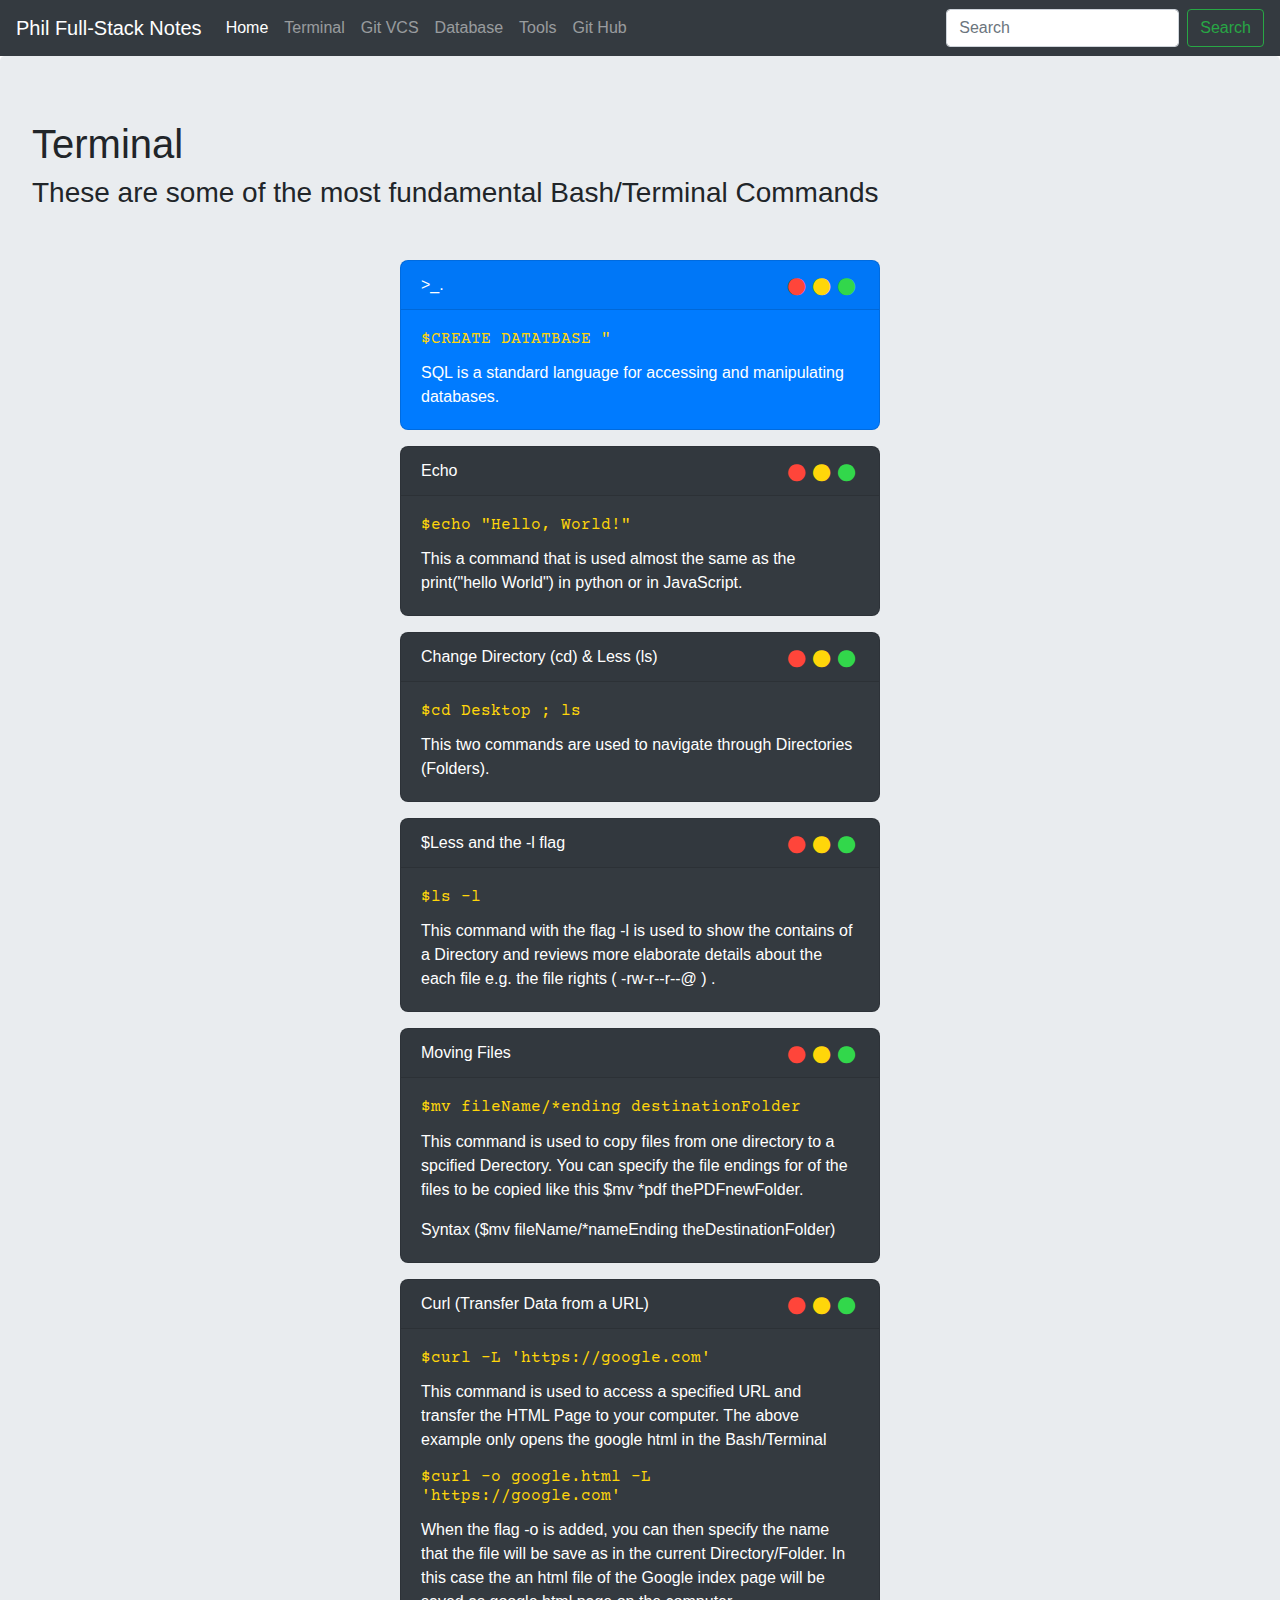
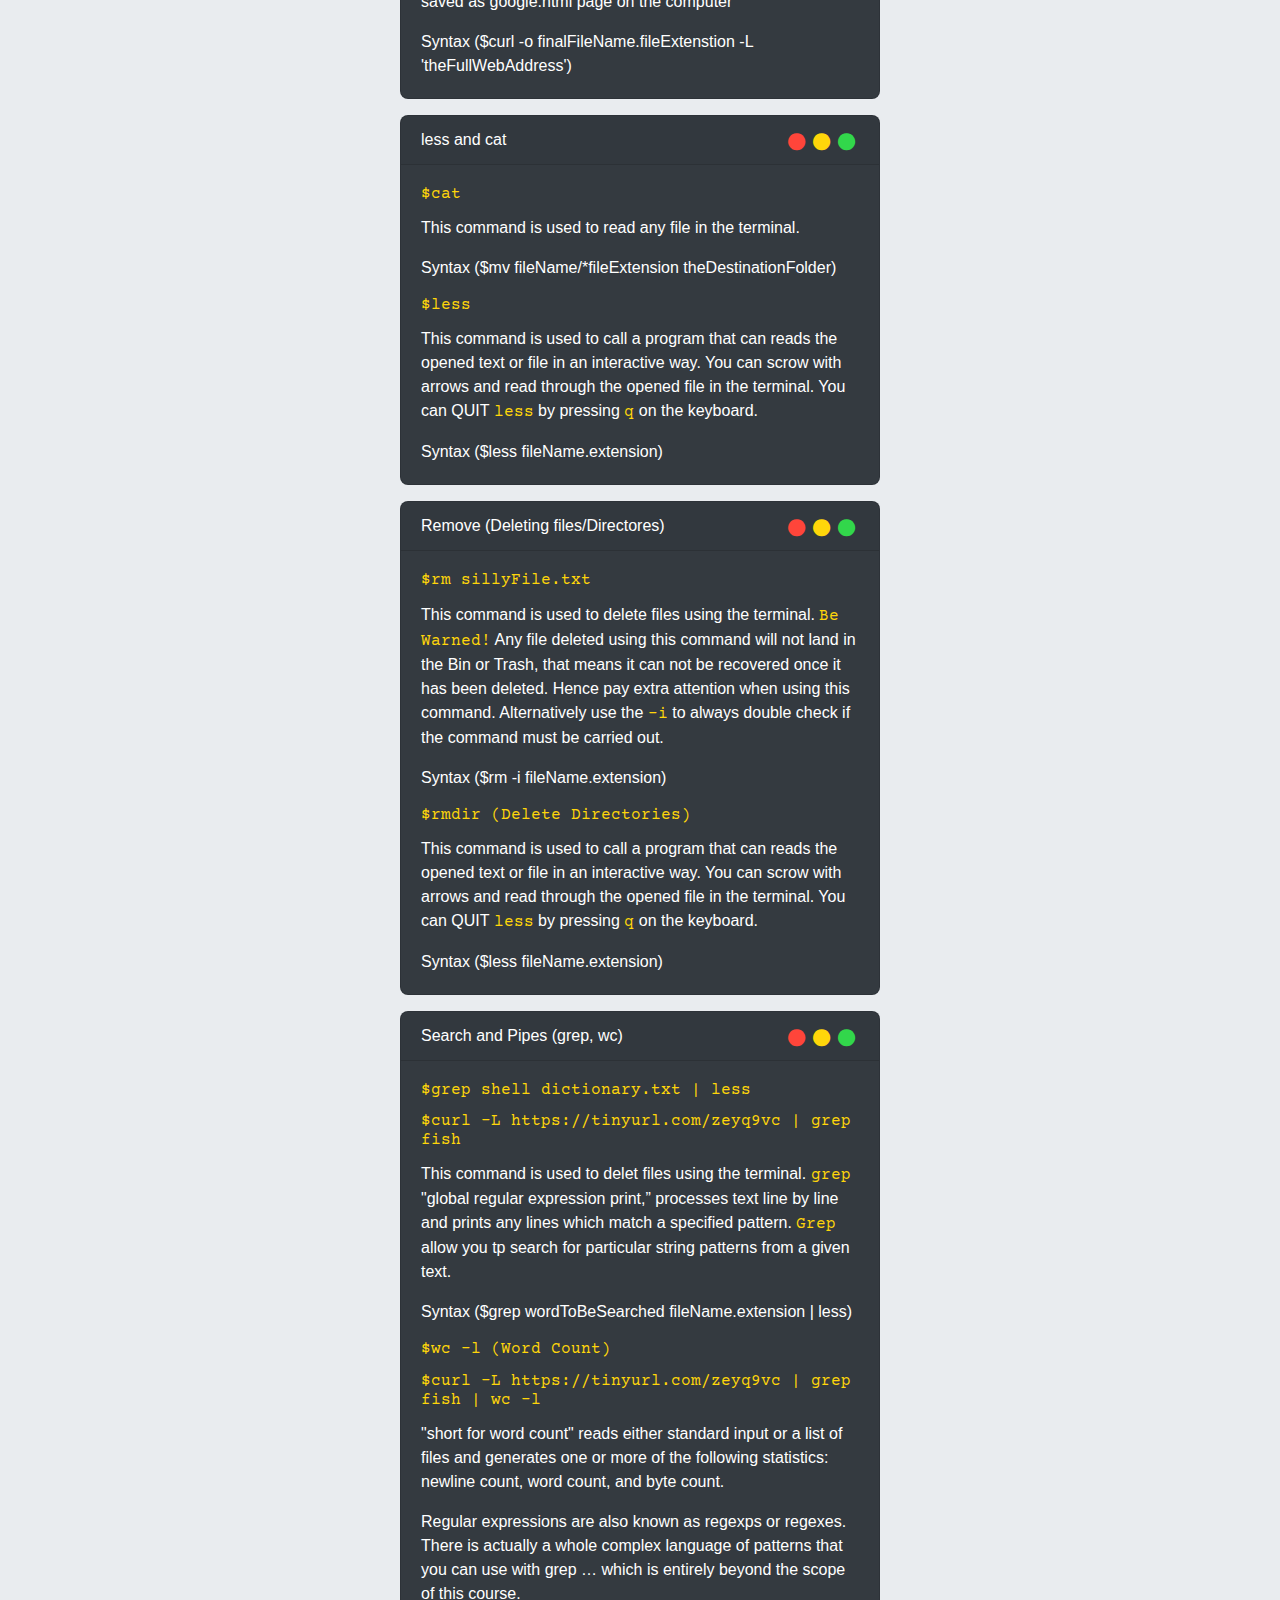
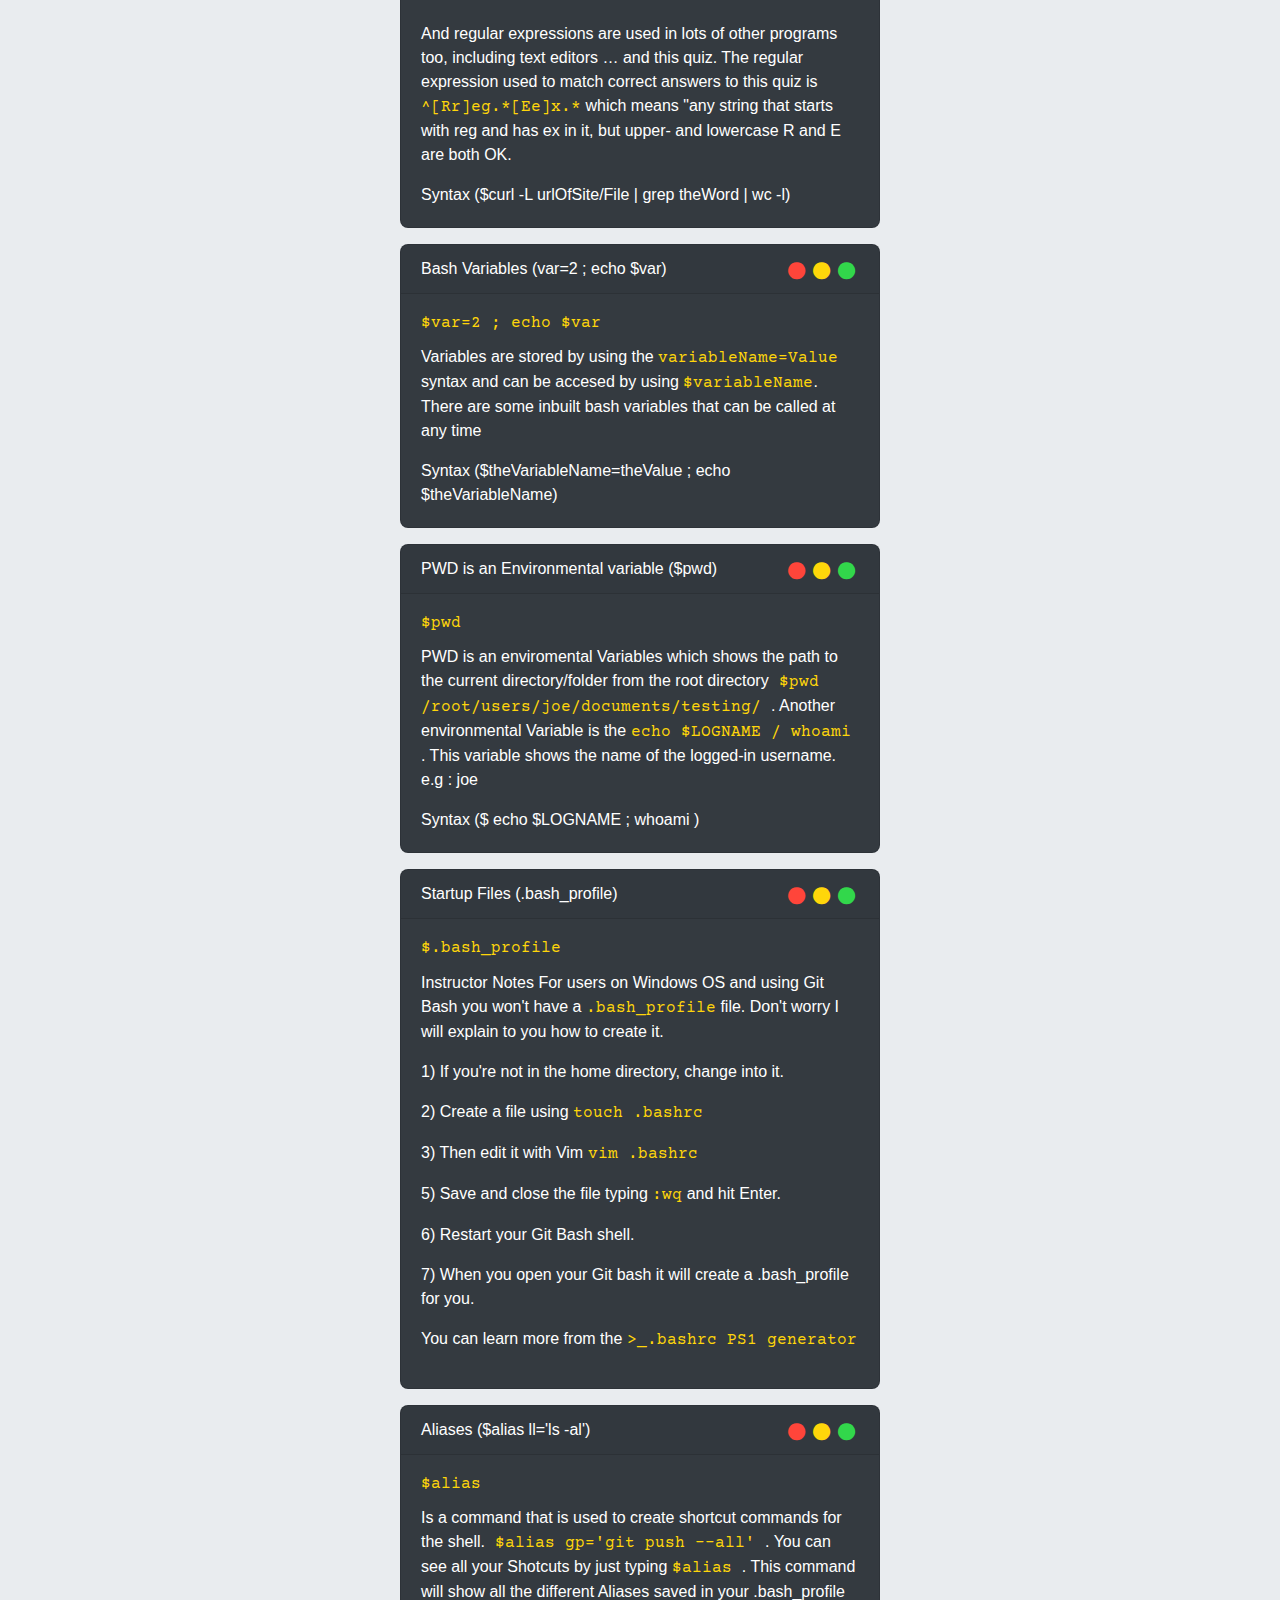
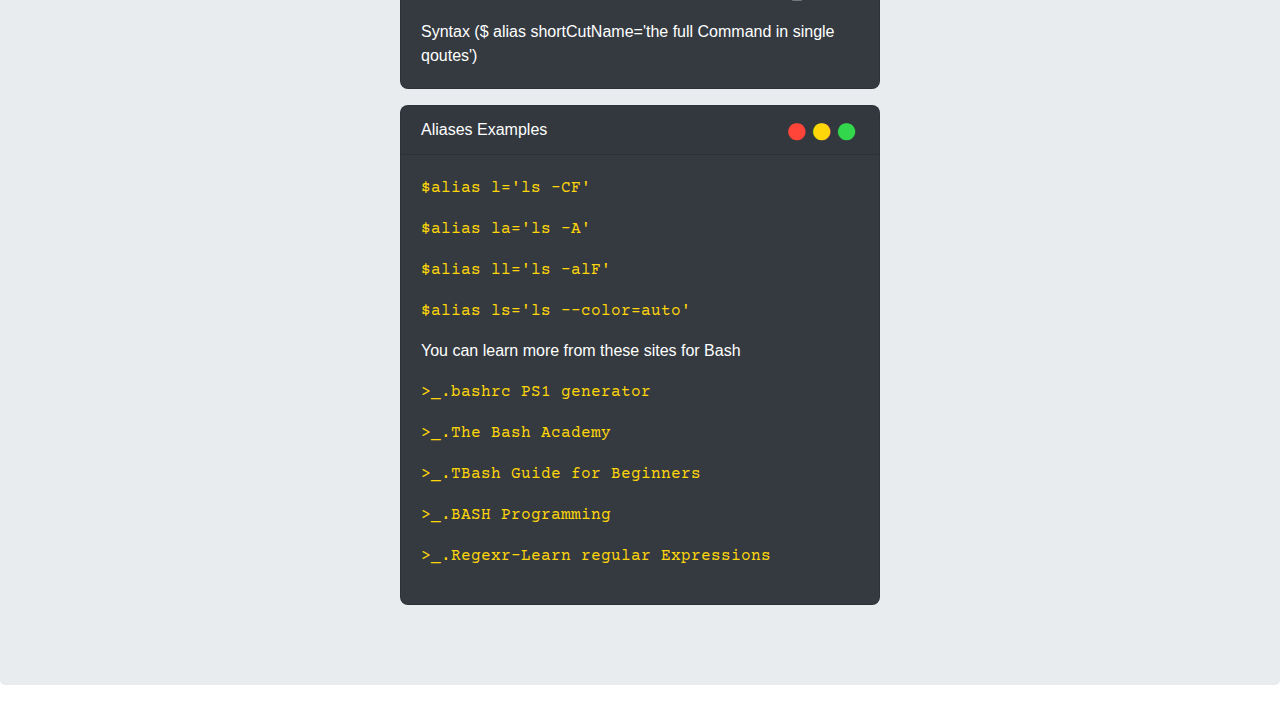
==== notes/database.html @ f0969896 "The Notes v1.0" ====
<!DOCTYPE html>
<html>
<head>
	<title>Database</title>
	<link rel="stylesheet" type="text/css" href="external/css/bootstrap.css">
	<script type="text/javascript" src="external/js/bootstrap.js" rel="javascript"></script>
    <script type="text/javascript" src="external/js/jquery.min.js" rel="javascript"></script>

	<link rel="stylesheet" href="https://cdnjs.cloudflare.com/ajax/libs/font-awesome/4.7.0/css/font-awesome.min.css">
    
	<link href="https://fonts.googleapis.com/css?family=Courier+Prime&display=swap" rel="stylesheet">
	<link rel="stylesheet" type="text/css" href="css/main.css">
	<meta charset="utf-8">
    <!--meta http-equiv="refresh" content="3.9"-->
</head>
<body>


 <nav class="navbar navbar-expand-lg navbar-dark bg-dark">
  <a class="navbar-brand" href="#">Phil Full-Stack Notes</a>
  <button class="navbar-toggler" type="button" data-toggle="collapse" data-target="#navbarTogglerDemo02" aria-controls="navbarTogglerDemo02" aria-expanded="false" aria-label="Toggle navigation">
    <span class="navbar-toggler-icon"></span>
  </button>

  <div class="collapse navbar-collapse" id="navbarTogglerDemo02">
    <ul class="navbar-nav mr-auto mt-2 mt-lg-0">
        
      <li class="nav-item active">
        <a class="nav-link" href="index.html">Home <span class="sr-only">(current)</span></a>
      </li>
        
      <li class="nav-item">
        <a class="nav-link" href="terminal.html">Terminal</a>
      </li>
        
        <li class="nav-item">
        <a class="nav-link" href="git.html">Git VCS</a>
      </li>
        
         <li class="nav-item">
        <a class="nav-link" href="database.html">Database</a>
      </li>
        
         <li class="nav-item">
        <a class="nav-link" href="tools.html">Tools</a>
      </li>
        
        <li class="nav-item">
        <a class="nav-link" href="github.html">Git Hub</a>
      </li>
        
    </ul>
      
    <form class="form-inline my-2 my-lg-0">
      <input class="form-control mr-sm-2" type="search" placeholder="Search">
      <button class="btn btn-outline-success my-2 my-sm-0" type="submit">Search</button>
    </form>
  </div>
</nav>
    
    
<div class="jumbotron">
<div>
	<h1>Terminal</h1>
	<h3 class="notes">These are some of the most fundamental Bash/Terminal Commands</h3>
	</div>

    
    
    
    	<div class="card text-white bg-primary mb-3" style="max-width: 30rem;">
		  <div class=" ">
		  	<div class="card-header">>_.
			  	<i class="fa fa-circle theIcon01" style="font-size:20px"></i>
			  	<i class="fa fa-circle theIcon02" style="font-size:20px"></i>
			  	<i class="fa fa-circle theIcon03" style="font-size:20px"></i>
		  	  </div>
		     </div>
		 	 <div class="card-body">
		     <h5 class="card-title theCode">$CREATE DATATBASE "</h5>
		     <p class="card-text">SQL is a standard language for accessing and manipulating databases.</p>
             
            <!--div class="theButton">  <button type="button" class="btn-lg btn-danger active "aria-pressed="true"><a href="git.html" class="theButton">Git VC Notes</a></button> </div-->
                
		</div>
	</div>
    
    
    
    
    
		<div class="card text-white bg-dark mb-3" style="max-width: 30rem;">
		  <div class=" ">
		  	<div class="card-header">Echo
			  	<i class="fa fa-circle theIcon01" style="font-size:20px"></i>
			  	<i class="fa fa-circle theIcon02" style="font-size:20px"></i>
			  	<i class="fa fa-circle theIcon03" style="font-size:20px"></i>
		  	  </div>
		     </div>
		 	 <div class="card-body">
		     <h5 class="card-title theCode">$echo "Hello, World!"</h5>
		     <p class="card-text">This a command that is used almost the same as the print("hello World") in python or in JavaScript.</p>
		</div>
	</div>



	<div class="card text-white bg-dark mb-3" style="max-width: 30rem;">
		  <div class=" ">
		  	<div class="card-header">Change Directory (cd) & Less (ls)
			  	<i class="fa fa-circle theIcon01" style="font-size:20px"></i>
			  	<i class="fa fa-circle theIcon02" style="font-size:20px"></i>
			  	<i class="fa fa-circle theIcon03" style="font-size:20px"></i>
		  	  </div>
		     </div>
		 	 <div class="card-body">
		     <h5 class="card-title theCode">$cd  Desktop ; ls </h5>
		     <p class="card-text">This two commands are used to navigate through Directories (Folders).</p>
		</div>
	</div>

	<div class="card text-white bg-dark mb-3" style="max-width: 30rem;">
		  <div class=" ">
		  	<div class="card-header">$Less and the -l flag 
			  	<i class="fa fa-circle theIcon01" style="font-size:20px"></i>
			  	<i class="fa fa-circle theIcon02" style="font-size:20px"></i>
			  	<i class="fa fa-circle theIcon03" style="font-size:20px"></i>
		  	  </div>
		     </div>
		 	 <div class="card-body">
		     <h5 class="card-title theCode">$ls -l </h5>
		     <p class="card-text ">This command with the flag -l is used to show the contains of a Directory and reviews more elaborate details about the each file e.g. the file rights ( -rw-r--r--@ ) .</p>
		</div>
	</div>
		
		<div class="card text-white bg-dark mb-3" style="max-width: 30rem;">
		  <div class=" ">
		  	<div class="card-header">Moving Files 
			  	<i class="fa fa-circle theIcon01" style="font-size:20px"></i>
			  	<i class="fa fa-circle theIcon02" style="font-size:20px"></i>
			  	<i class="fa fa-circle theIcon03" style="font-size:20px"></i>
		  	  </div>
		     </div>
		 	 <div class="card-body">
		     <h5 class="card-title theCode">$mv fileName/*ending destinationFolder </h5>
		     <p class="card-text">This command is used to copy files from one directory to a spcified Derectory. You can specify the file endings for of the files to be copied like this $mv *pdf thePDFnewFolder.</p>

		      <p class="card-text"><strong>Syntax</strong>
		      ($mv fileName/*nameEnding theDestinationFolder)</p>
			</div>
		</div>
		
		<div class="card text-white bg-dark mb-3" style="max-width: 30rem;">
		  <div class=" ">
		  	<div class="card-header">Curl (Transfer Data from a URL) 
			  	<i class="fa fa-circle theIcon01" style="font-size:20px"></i>
			  	<i class="fa fa-circle theIcon02" style="font-size:20px"></i>
			  	<i class="fa fa-circle theIcon03" style="font-size:20px"></i>
		  	  </div>
		     </div>
		 	 <div class="card-body">
		     <h5 class="card-title theCode">$curl -L 'https://google.com' </h5>

		      <p class="card-text">This command is used to access a specified URL and transfer the HTML Page to your computer. The above example only opens the google html in the Bash/Terminal</p>

		     <h5 class="card-title theCode">$curl -o google.html -L 'https://google.com' </h5>

		     <p class="card-text">When the flag -o is added, you can then specify the name that the file will be save as in the current Directory/Folder. In this case the an html file of the Google index page will be saved as google.html page on the computer</p>

		      <p class="card-text"> <strong>Syntax</strong> 
		      ($curl -o finalFileName.fileExtenstion -L 'theFullWebAddress')</p>
		</div>
	</div>

	<div class="card text-white bg-dark mb-3" style="max-width: 30rem;">
		  <div class=" ">
		  	<div class="card-header">less and cat
			  	<i class="fa fa-circle theIcon01" style="font-size:20px"></i>
			  	<i class="fa fa-circle theIcon02" style="font-size:20px"></i>
			  	<i class="fa fa-circle theIcon03" style="font-size:20px"></i>
		  	  </div>
		     </div>
		 	 <div class="card-body">
		     <h5 class="card-title theCode">$cat </h5>
		     <p class="card-text">This command is used to read any file in the terminal.</p>

		      <p class="card-text"><strong>Syntax</strong>
		      ($mv fileName/*fileExtension theDestinationFolder)</p>


		      <h5 class="card-title theCode">$less </h5>
		     <p class="card-text">This command is used to call a program that can reads the opened text or file in an interactive way. You can scrow with arrows and read through the opened file in the terminal. You can QUIT <strong class="theCode">less</strong> by pressing <strong class="theCode">q</strong> on the keyboard.</p>

		      <p class="card-text"><strong>Syntax</strong>
		      ($less fileName.extension)</p>

			</div>
		</div>

		<div class="card text-white bg-dark mb-3" style="max-width: 30rem;">
		  <div class=" ">
		  	<div class="card-header">Remove (Deleting files/Directores)
			  	<i class="fa fa-circle theIcon01" style="font-size:20px"></i>
			  	<i class="fa fa-circle theIcon02" style="font-size:20px"></i>
			  	<i class="fa fa-circle theIcon03" style="font-size:20px"></i>
		  	  </div>
		     </div>
		 	 <div class="card-body">
		     <h5 class="card-title theCode">$rm sillyFile.txt </h5>
		     <p class="card-text">This command is used to delete files using the terminal. <strong class="theCode">Be Warned!</strong> Any file deleted using this command will not land in the Bin or Trash, that means it can not be recovered once it has been deleted. Hence pay extra attention when using this command. Alternatively use the <strong class="theCode">-i</strong> to always double check if the command must be carried out.</p>

		      <p class="card-text"><strong>Syntax</strong>
		      ($rm -i fileName.extension)</p>


		      <h5 class="card-title theCode">$rmdir  (Delete Directories) </h5>
		     <p class="card-text">This command is used to call a program that can reads the opened text or file in an interactive way. You can scrow with arrows and read through the opened file in the terminal. You can QUIT <strong class="theCode">less</strong> by pressing <strong class="theCode">q</strong> on the keyboard.</p>

		      <p class="card-text"><strong>Syntax</strong>
		      ($less fileName.extension)</p>

			</div>
		</div>
		
    <div class="card text-white bg-dark mb-3" style="max-width: 30rem;">
		  <div class=" ">
		  	<div class="card-header">Search and Pipes (grep, wc)
			  	<i class="fa fa-circle theIcon01" style="font-size:20px"></i>
			  	<i class="fa fa-circle theIcon02" style="font-size:20px"></i>
			  	<i class="fa fa-circle theIcon03" style="font-size:20px"></i>
		  	  </div>
		     </div>
		 	 <div class="card-body">
		     <h5 class="card-title theCode">$grep shell dictionary.txt | less </h5>
             <h5 class="card-title theCode">$curl -L https://tinyurl.com/zeyq9vc | grep fish </h5>
		     <p class="card-text">This command is used to delet files using the terminal. <strong class="theCode">grep </strong>  "global regular expression print,” processes text line by line and prints any lines which match a specified pattern. <strong class="theCode">Grep</strong> allow you tp search for particular string patterns from a given text.</p>

		      <p class="card-text"><strong>Syntax</strong>
		      ($grep wordToBeSearched fileName.extension | less)</p>


		      <h5 class="card-title theCode">$wc -l (Word Count) </h5>
              <h5 class="card-title theCode">$curl -L https://tinyurl.com/zeyq9vc | grep fish | wc -l </h5>
                 
		     <p class="card-text">"short for word count" reads either standard input or a list of files and generates one or more of the following statistics: newline count, word count, and byte count.</p>
                 
                 <p>Regular expressions are also known as regexps or regexes. There is actually a whole complex language of patterns that you can use with grep … which is entirely beyond the scope of this course.</p>

                 <p>And regular expressions are used in lots of other programs too, including text editors … and this quiz. The regular expression used to match correct answers to this quiz is <strong class="theCode">^[Rr]eg.*[Ee]x.*</strong> which means "any string that starts with reg and has ex in it, but upper- and lowercase R and E are both OK.</p>
		          <p class="card-text"><strong>Syntax</strong>
		      ($curl -L urlOfSite/File | grep theWord | wc -l)</p>

			</div>
		</div>

    <div class="card text-white bg-dark mb-3" style="max-width: 30rem;">
		  <div class=" ">
		  	<div class="card-header">Bash Variables (var=2 ; echo $var)
			  	<i class="fa fa-circle theIcon01" style="font-size:20px"></i>
			  	<i class="fa fa-circle theIcon02" style="font-size:20px"></i>
			  	<i class="fa fa-circle theIcon03" style="font-size:20px"></i>
		  	  </div>
		     </div>
		 	 <div class="card-body">
		     <h5 class="card-title theCode">$var=2 ; echo $var </h5>
		     <p class="card-text">Variables are stored by using the <strong class="theCode">variableName=Value </strong>  syntax and can be accesed by using <strong class="theCode">$variableName</strong>. There are some inbuilt bash variables that can be called at any time</p>

		      <p class="card-text"><strong>Syntax</strong>
		      ($theVariableName=theValue ; echo $theVariableName)</p>

			</div>
		</div>
    
    <div class="card text-white bg-dark mb-3" style="max-width: 30rem;">
		  <div class=" ">
		  	<div class="card-header">PWD is an Environmental variable ($pwd)
			  	<i class="fa fa-circle theIcon01" style="font-size:20px"></i>
			  	<i class="fa fa-circle theIcon02" style="font-size:20px"></i>
			  	<i class="fa fa-circle theIcon03" style="font-size:20px"></i>
		  	  </div>
		     </div>
		 	 <div class="card-body">
		     <h5 class="card-title theCode">$pwd </h5>
		     <p class="card-text">PWD is an enviromental Variables which shows the path to the current directory/folder from the root directory<strong class="theCode"> $pwd /root/users/joe/documents/testing/ </strong>. Another environmental Variable is the <strong class="theCode">echo $LOGNAME / whoami </strong>. This variable shows the name of the logged-in username. e.g :  joe</p>

		      <p class="card-text"><strong>Syntax</strong>
		      ($ echo $LOGNAME ; whoami )</p>

			</div>
		</div>
     
    <div class="card text-white bg-dark mb-3" style="max-width: 30rem;">
		  <div class=" ">
		  	<div class="card-header">Startup Files (.bash_profile)
			  	<i class="fa fa-circle theIcon01" style="font-size:20px"></i>
			  	<i class="fa fa-circle theIcon02" style="font-size:20px"></i>
			  	<i class="fa fa-circle theIcon03" style="font-size:20px"></i>
		  	  </div>
		     </div>
		 	 <div class="card-body">
		     <h5 class="card-title theCode">$.bash_profile </h5>
		     <p class="card-text">Instructor Notes
                    For users on Windows OS and using Git Bash you won't have a <strong class="theCode">.bash_profile</strong> file. Don't worry I will explain to you how to create it.</p>

                    <p>1) If you're not in the home directory, change into it.</p>

                    <p>2) Create a file using <strong class="theCode">touch .bashrc</strong></p>

                    <p>3) Then edit it with Vim <strong class="theCode">vim .bashrc</strong></p>

                    <p>5) Save and close the file typing <strong class="theCode">:wq</strong> and hit Enter.</p>

                    <p>6) Restart your Git Bash shell.</p>

                    <p>7) When you open your Git bash it will create a .bash_profile for you.</p>
                 
                    <p>You can learn more from the <a class="theCode" href="http://bashrcgenerator.com/" >>_.bashrc PS1 generator</a> </p>

			</div>
		</div>
    
        <div class="card text-white bg-dark mb-3" style="max-width: 30rem;">
		  <div class=" ">
		  	<div class="card-header">Aliases ($alias ll='ls -al')
			  	<i class="fa fa-circle theIcon01" style="font-size:20px"></i>
			  	<i class="fa fa-circle theIcon02" style="font-size:20px"></i>
			  	<i class="fa fa-circle theIcon03" style="font-size:20px"></i>
		  	  </div>
		     </div>
		 	 <div class="card-body">
		     <h5 class="card-title theCode">$alias  </h5>
		     <p class="card-text">Is a command that is used to create shortcut commands for the shell.<strong class="theCode"> $alias gp='git push --all' </strong>. You can see all your Shotcuts by just typing <strong class="theCode">$alias </strong>. This command will show all the different Aliases saved in your .bash_profile</p>

		      <p class="card-text"><strong>Syntax</strong>
		      ($ alias shortCutName='the full Command in single qoutes')</p>

			</div>
		</div>
    
         <div class="card text-white bg-dark mb-3" style="max-width: 30rem;">
		  <div class=" ">
		  	<div class="card-header">Aliases Examples
			  	<i class="fa fa-circle theIcon01" style="font-size:20px"></i>
			  	<i class="fa fa-circle theIcon02" style="font-size:20px"></i>
			  	<i class="fa fa-circle theIcon03" style="font-size:20px"></i>
		  	  </div>
		     </div>
		 	 <div class="card-body">
		     <p><strong class="theCode">$alias l='ls -CF'</strong></p>
             <p><strong class="theCode">$alias la='ls -A'</strong></p>
             <p><strong class="theCode">$alias ll='ls -alF'</strong></p>
             <p><strong class="theCode">$alias ls='ls --color=auto'</strong></p>
                
            <p>You can learn more from these sites for Bash </p>
            <p><a class="theCode" href="http://bashrcgenerator.com/" >>_.bashrc PS1 generator</a> </p>
            <p><a class="theCode" href="https://www.bash.academy/" >>_.The Bash Academy</a> </p>
            <p><a class="theCode" href="http://www.tldp.org/LDP/Bash-Beginners-Guide/html/" >>_.TBash Guide for Beginners</a> </p>
            <p><a class="theCode" href="http://tldp.org/HOWTO/Bash-Prog-Intro-HOWTO.html" >>_.BASH Programming</a> </p>
            <p><a class="theCode" href="https://regexr.com/" >>_.Regexr-Learn regular Expressions</a> </p>

			</div>
		</div>
    
</div>
    <script type="text/javascript" src="external/js/jquery.min.js" rel="javascript"></script>

</body>
</html>
---- notes/css/main.css ----
@font-face {
  font-family: "SF Display";
  font-weight: 100;
  src: url("https://sf.abarba.me/SF-UI-Display-Ultralight.otf");
}

@font-face {
  font-family: "SF Display";
  font-weight: 800;
  src: url("https://sf.abarba.me/SF-UI-Display-Heavy.otf");
}




body{
	font: SF Display,sans-serif;
	font-weight: 100;

}

.card{
	border-radius: 8px;
	display: block;
  	margin-left: auto;
  	margin-right: auto;
  	width: 80%;
}

.theCode{
	font-size: 16px;
	font-family: 'Courier Prime', monospace;
	color: rgb(255, 214,10); 
}


.notes{
	font-weight: 100;
	margin: 0 0 50px;
}


.theIcon01{
	color: rgb(50, 215, 75); 
	float: right;
	padding: 4px;
}

.theIcon02{
	color: rgb(255, 214,10); 
	float: right;
	padding: 4px;
}


.theIcon03{
	color: rgb(255, 69, 58); 
	float: right;
	padding: 4px;
}

a {
    color: ghostwhite;
}

  a:hover{
        text-decoration: none;
        color: orange;
    }

.theButton{
    width: 180px;
}

.theHero{
    color: white;
    background-color: black;
    
    
}
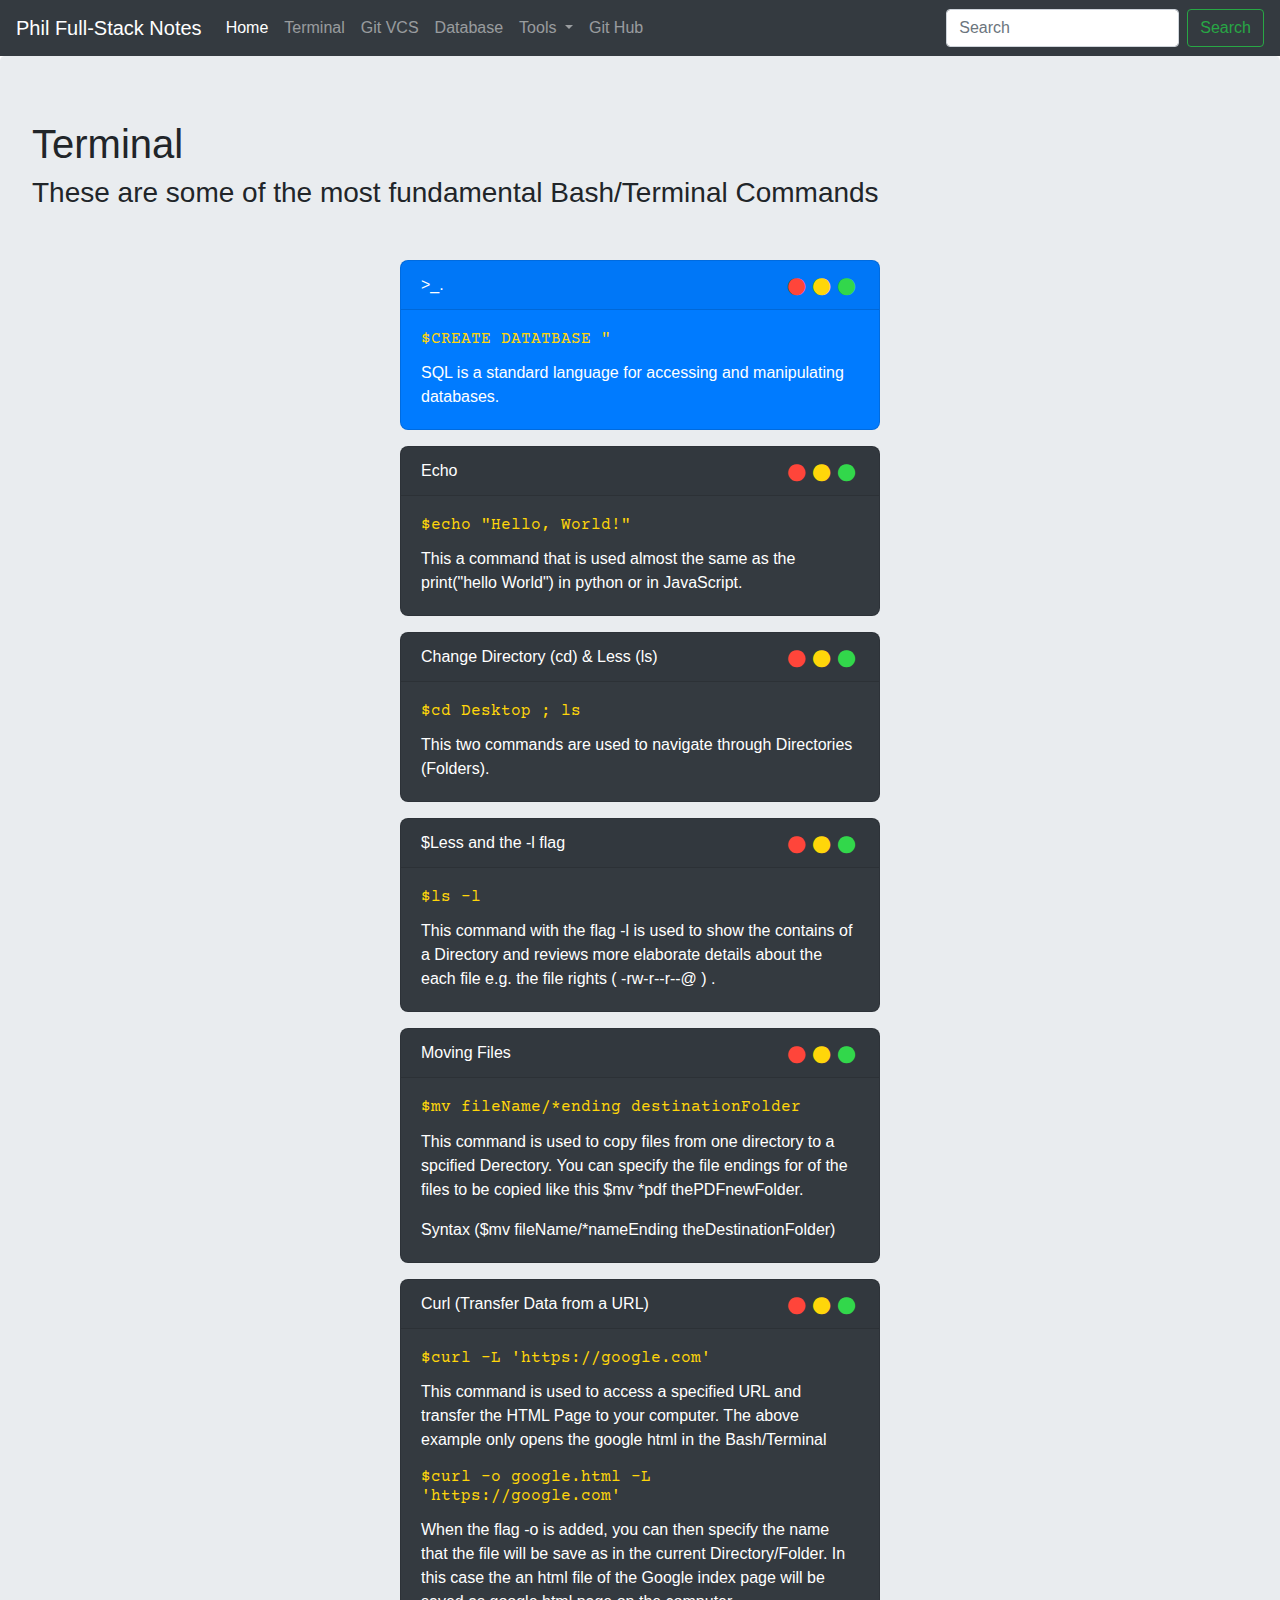
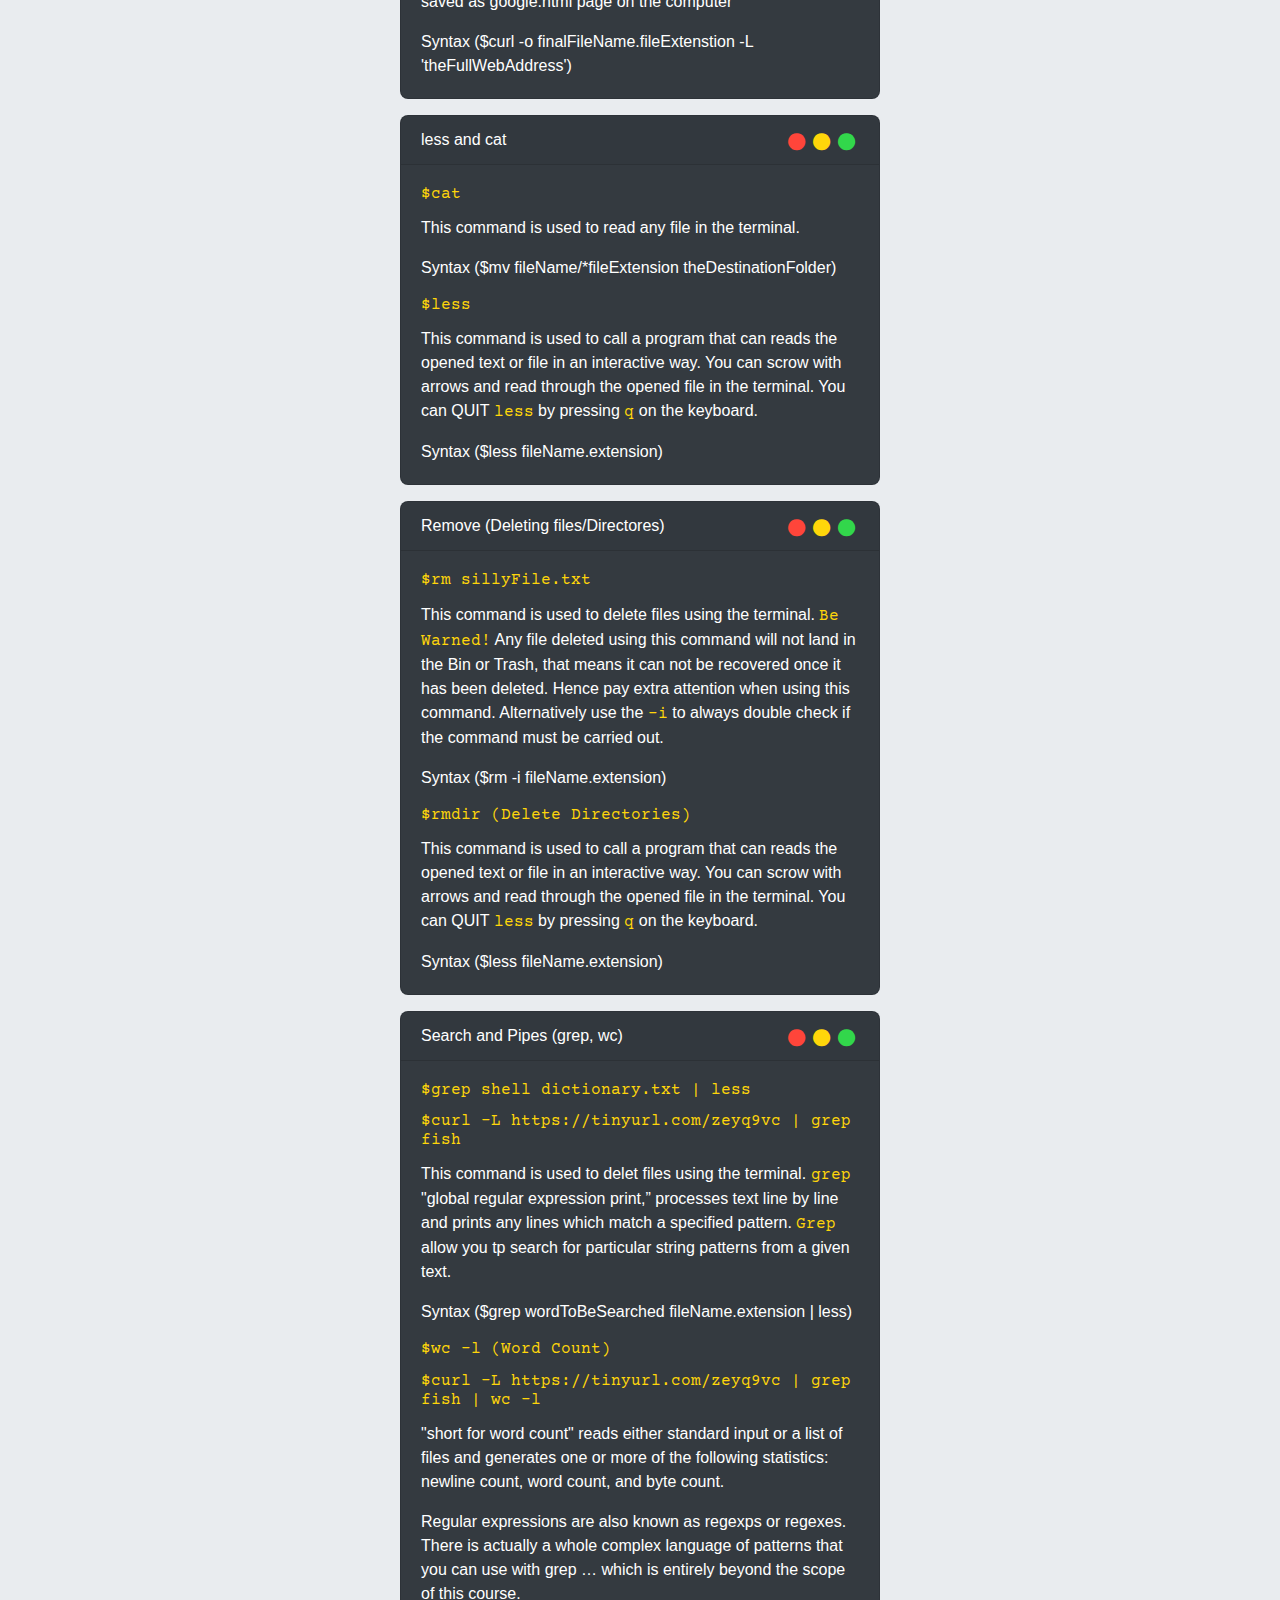
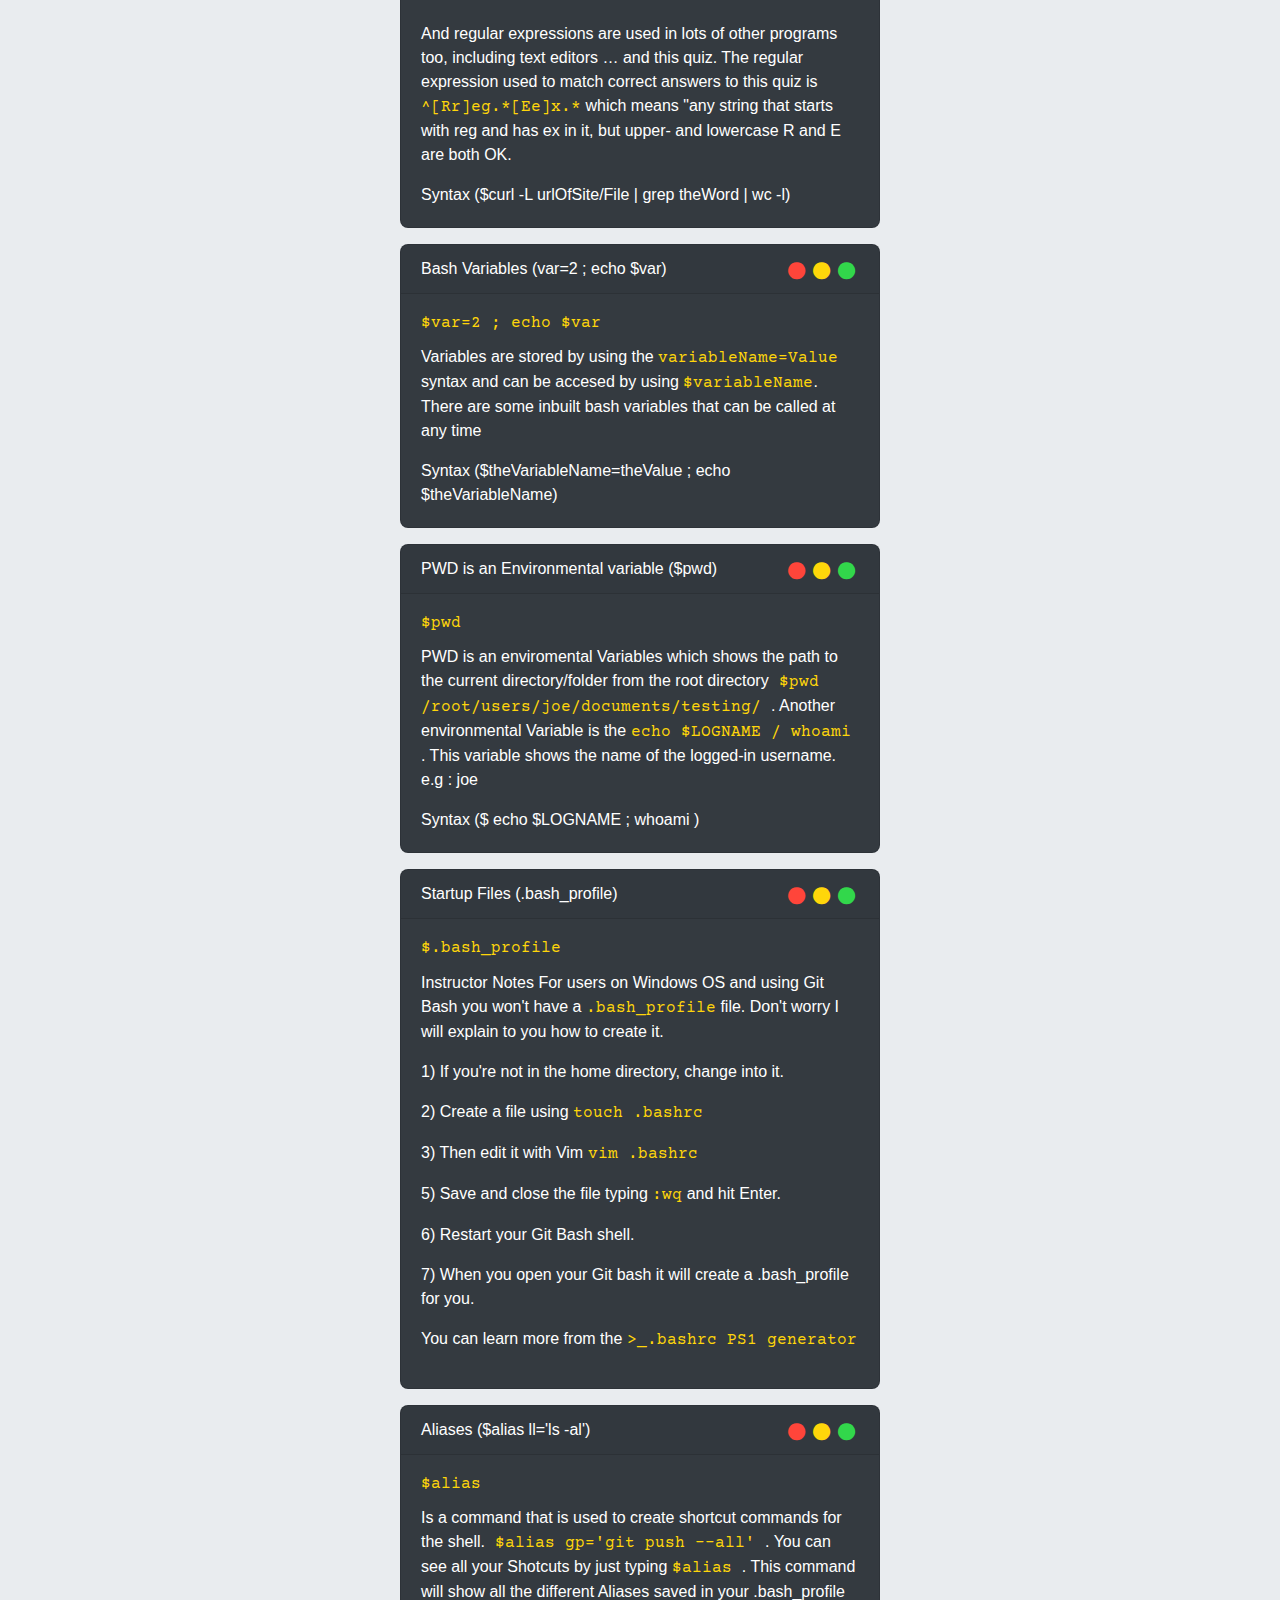
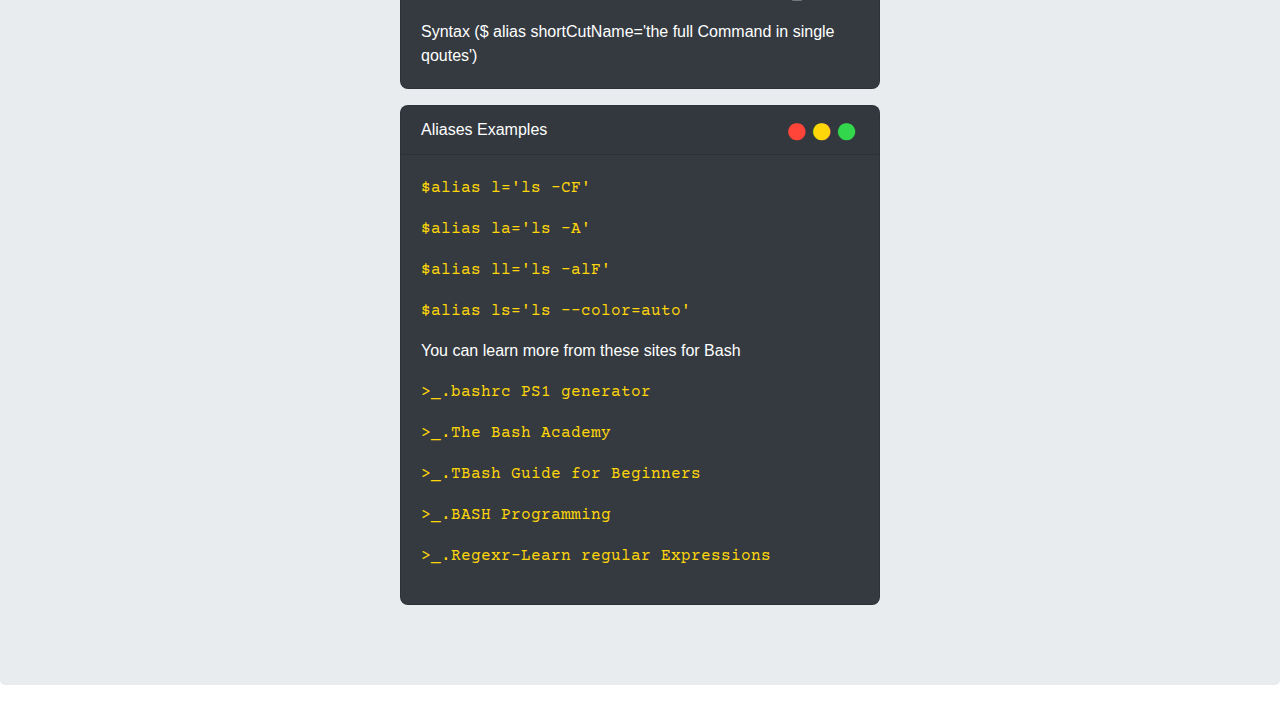
==== commit 6de3b376: "updated the Navigation" ====
--- a/notes/database.html
+++ b/notes/database.html
@@ -1,13 +1,17 @@
 <!DOCTYPE html>
 <html>
-<head>
-	<title>Database</title>
+    <head>
+	<title>Tools</title>
 	<link rel="stylesheet" type="text/css" href="external/css/bootstrap.css">
-	<script type="text/javascript" src="external/js/bootstrap.js" rel="javascript"></script>
+	<script type="text/javascript" src="./external/js/bootstrap.js" rel="javascript"></script>
     <script type="text/javascript" src="external/js/jquery.min.js" rel="javascript"></script>
+  
+    <link rel="stylesheet" href="https://maxcdn.bootstrapcdn.com/bootstrap/4.4.1/css/bootstrap.min.css">
+    <script src="https://ajax.googleapis.com/ajax/libs/jquery/3.4.1/jquery.min.js"></script>
+    <script src="https://cdnjs.cloudflare.com/ajax/libs/popper.js/1.16.0/umd/popper.min.js"></script>
+    <script src="https://maxcdn.bootstrapcdn.com/bootstrap/4.4.1/js/bootstrap.min.js"></script>
 
 	<link rel="stylesheet" href="https://cdnjs.cloudflare.com/ajax/libs/font-awesome/4.7.0/css/font-awesome.min.css">
-    
 	<link href="https://fonts.googleapis.com/css?family=Courier+Prime&display=swap" rel="stylesheet">
 	<link rel="stylesheet" type="text/css" href="css/main.css">
 	<meta charset="utf-8">
@@ -41,11 +45,19 @@
         <a class="nav-link" href="database.html">Database</a>
       </li>
         
+        <!-- Dropdown -->
+    <li class="nav-item dropdown">
+      <a class="nav-link dropdown-toggle" href="#" id="navbardrop" data-toggle="dropdown">
+        Tools
+      </a>
+      <div class="dropdown-menu">
+        <a class="dropdown-item" href="sql.html">SQL </a>
+        <a class="dropdown-item" href="#">Boostrap 4</a>
+        <a class="dropdown-item" href="#">Javascript</a>
+      </div>
+    </li>
+        
          <li class="nav-item">
-        <a class="nav-link" href="tools.html">Tools</a>
-      </li>
-        
-        <li class="nav-item">
         <a class="nav-link" href="github.html">Git Hub</a>
       </li>
         
--- a/notes/css/main.css
+++ b/notes/css/main.css
@@ -77,4 +77,6 @@
     background-color: black;
     
     
-}+}
+
+.